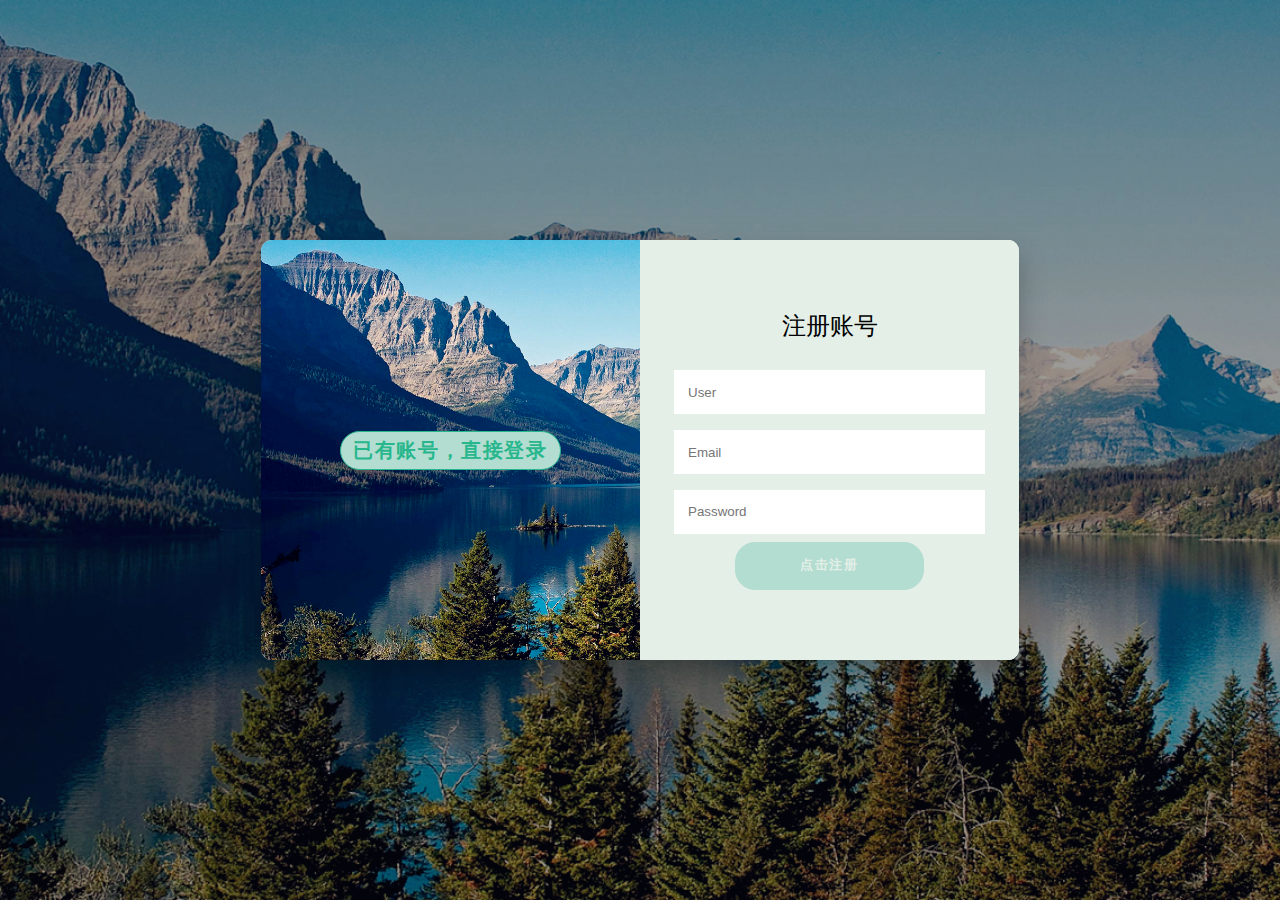
==== Hilda_Blog/web/logInPage.html @ 5db080bc "2021-11-13：第二天。进行登录模块的测试，并写下自己的测试博客。" ====
<!DOCTYPE html>
<html lang="en">
<head>
    <meta charset="UTF-8">
    <meta http-equiv="X-UA-Compatible" content="IE=edge">
    <meta name="viewport" content="width=device-width, initial-scale=1.0">
    <!-- 引入必要的 CSS 文件 -->
    <link rel="stylesheet" href="css/global.css">
    <link rel="stylesheet" href="component/bttn.min.css">
    <link rel="stylesheet" href="css/logInPage.css">
    <link rel="stylesheet" href="component/button-active-animation.css">

    <script src="js/jquery-3.6.0.min.js"></script>
    <link rel="stylesheet" href="http://netdna.bootstrapcdn.com/font-awesome/4.5.0/css/font-awesome.min.css" >

    <link rel="shortcut icon" href="#"/>

    <title>LogInPage</title>
</head>
<body>
    <!-- 背景黑框 -->
    <div class="blackCover"></div>

    <!-- 整体布局 -->
    <div class="container right-panel-active">
        <!-- 注册框 -->
        <div class="container_from container--signup">
            <form action="#" class="from" id="from1">
                <h2 class="from_title">注册账号</h2>
                <input name="userName" type="text" class="input" placeholder="User">
                <input name="email" type="email" class="input" placeholder="Email">
                <input name="password" type="password" class="input" placeholder="Password">
                <button class="btn">点击注册</button>
            </form>
        </div>

        <!-- 登录框 -->
        <div class="container_from container--signin">
            <form action="/login" class="from" id="from2" method="post">
                <h2 class="from_title">欢迎登录</h2>
                <input name="userName" type="text" class="input" placeholder="User">
                <input name="password" type="password" class="input" placeholder="Password">
                <a href="#" class="link">忘记密码？</a>
                <button class="btn">
                    <input  name="submit" type="submit" class="btn" value="登录">
                </button>
            </form>
        </div>

        <!--  -->
        <div class="container_overlay">
            <div class="overlay">
                <div class="overlay_panel overlay--left">
                    <button class="bttn-unite bttn-md bttn-success btn" id="signin">已有账号，直接登录</button>
                </div>

                <div class="overlay_panel overlay--right">  
                    <button class="bttn-unite bttn-md bttn-success btn" id="signup">没有账号，点击注册</button>
                </div>
            </div>
        </div>
    </div>
</body>
<script src="js/logInPage.js"></script>
</html>
---- Hilda_Blog/web/css/global.css ----
/* 全局属性 */
* {
    padding: 0;
    margin: 0;
}

canvas {
    position: absolute;
    z-index: -100;
}

/* 清除 a 的所有样式 starts */
a {
    text-decoration: none;
}
/*正常的未被访问过的链接*/
a:link {
    text-decoration: none;
}
/*已经访问过的链接*/
a:visited {
    text-decoration: none;
}
/*鼠标划过(停留)的链接*/
a:hover {
    text-decoration: none;
}
/* 正在点击的链接，鼠标在元素上按下还没有松开*/
a:active {
    text-decoration: none;
}
/* 获得焦点的时候 鼠标松开时显示的颜色*/
a:focus {
    text-decoration: none;
}

a,a:link,a:visited,a:hover,a:active{
    text-decoration: none;
    color:inherit;
}
/* 清除 a 的所有样式 ends */

li,ul {
    list-style-type: none;
}

/* 清除浮动 */
.clearfix:before,
.clearfix:after {
  content: "";
  display: table;
}
.clearfix:after {
  clear: both;
}
.clearfix {
  *zoom: 1;
}
.clearBoth {
    clear: both;
}
/* ends */

/* 版心 */
.container {
    width: 1200px;
    margin: 0 auto;
}
/* ends */

/* nav 导航栏 */
.nav {
    position: fixed;
    z-index: 1;
    width: 100%;
    height: 70px;
    background-color: rgba(169, 235, 228, 0.74);
    margin-bottom: 26px;
    backdrop-filter: blur(100px);
}

/* quan:图标 */
.quan {
    float: left;
    position: relative;
}
.quan_icon {
    position: absolute;
    top: 14px;
    left: 40px;
    width: 170px;
    height: 41px;
}
.By {
    position: absolute;
    top: 20px;
    left: 222px;
    width: 12px;
    height: 12px;
}
.Hilda {
    position: absolute;
    top: 38px;
    left: 222px;
    width: 39px;
    height: 13px;
}
.sign_in {
    float: right;
    position: relative;
}
.sign_button {
    top: 18px;
    left: -47px;
}
.nav_menu {
    position: relative;
    top: 14px;
    left: -64px;
    float: right;
}
.nav_menu li {
    float: left;
    margin: 0 30px;
}
/* ends */

/* nav ends */

/* white box */
.white_box {
    width: 100%;
    height: 100px;
}
/* ends */
---- Hilda_Blog/web/component/bttn.min.css ----
/*!
 *
 * bttn.css - https://ganapativs.github.io/bttn.css
 * Version - 0.2.4
 * Demo: https://bttn.surge.sh
 *
 * Licensed under the MIT license - http://opensource.org/licenses/MIT
 *
 * Copyright (c) 2016 Ganapati V S (@ganapativs)
 *
 */.bttn-default{color:#fff}.bttn,.bttn-lg,.bttn-md,.bttn-primary,.bttn-sm,.bttn-xs{color:#1d89ff}.bttn-warning{color:#feab3a}.bttn-danger{color:#ff5964}.bttn-success{color:#28b78d}.bttn-royal{color:#bd2df5}.bttn,.bttn-lg,.bttn-md,.bttn-sm,.bttn-xs{margin:0;padding:0;border-width:0;border-color:transparent;background:transparent;font-weight:400;cursor:pointer;position:relative}.bttn-lg{padding:8px 15px;font-size:24px}.bttn-lg,.bttn-md{font-family:inherit}.bttn-md{font-size:20px;padding:5px 12px}.bttn-sm{padding:4px 10px;font-size:16px}.bttn-sm,.bttn-xs{font-family:inherit}.bttn-xs{padding:3px 8px;font-size:12px}.bttn-gradient,.bttn-simple{margin:0;padding:0;border-color:transparent;background:transparent;font-weight:400;cursor:pointer;position:relative;font-size:20px;font-family:inherit;padding:5px 12px;overflow:hidden;border-width:0;border-radius:4px;background:hsla(0,0%,100%,.4);color:#fff;-webkit-transition:all .3s cubic-bezier(.02,.01,.47,1);transition:all .3s cubic-bezier(.02,.01,.47,1)}.bttn-gradient:focus,.bttn-gradient:hover,.bttn-simple:focus,.bttn-simple:hover{opacity:.75}.bttn-gradient.bttn-xs,.bttn-simple.bttn-xs{padding:3px 8px;font-size:12px;font-family:inherit}.bttn-gradient.bttn-sm,.bttn-simple.bttn-sm{padding:4px 10px;font-size:16px;font-family:inherit}.bttn-gradient.bttn-md,.bttn-simple.bttn-md{font-size:20px;font-family:inherit;padding:5px 12px}.bttn-gradient.bttn-lg,.bttn-simple.bttn-lg{padding:8px 15px;font-size:24px;font-family:inherit}.bttn-gradient.bttn-default,.bttn-simple.bttn-default{background:hsla(0,0%,100%,.4)}.bttn-gradient.bttn-primary,.bttn-simple.bttn-primary{background:#1d89ff}.bttn-gradient.bttn-warning,.bttn-simple.bttn-warning{background:#feab3a}.bttn-gradient.bttn-danger,.bttn-simple.bttn-danger{background:#ff5964}.bttn-gradient.bttn-success,.bttn-simple.bttn-success{background:#28b78d}.bttn-gradient.bttn-royal,.bttn-simple.bttn-royal{background:#bd2df5}.bttn-bordered{margin:0;padding:0;border-width:0;border-color:transparent;font-weight:400;cursor:pointer;position:relative;font-size:20px;font-family:inherit;padding:5px 12px;overflow:hidden;border:1px solid hsla(0,0%,100%,.4);border-radius:4px;background:transparent;color:#fff;-webkit-transition:all .3s cubic-bezier(.02,.01,.47,1);transition:all .3s cubic-bezier(.02,.01,.47,1)}.bttn-bordered:focus,.bttn-bordered:hover{border-color:hsla(0,0%,100%,.7)}.bttn-bordered.bttn-xs{padding:3px 8px;font-size:12px;font-family:inherit}.bttn-bordered.bttn-sm{padding:4px 10px;font-size:16px;font-family:inherit}.bttn-bordered.bttn-md{font-size:20px;font-family:inherit;padding:5px 12px}.bttn-bordered.bttn-lg{padding:8px 15px;font-size:24px;font-family:inherit}.bttn-bordered.bttn-default{border-color:hsla(0,0%,100%,.4);color:#fff}.bttn-bordered.bttn-default:focus,.bttn-bordered.bttn-default:hover{border-color:hsla(0,0%,100%,.7)}.bttn-bordered.bttn-primary{border-color:rgba(29,137,255,.4);color:#1d89ff}.bttn-bordered.bttn-primary:focus,.bttn-bordered.bttn-primary:hover{border-color:rgba(29,137,255,.7)}.bttn-bordered.bttn-warning{border-color:rgba(254,171,58,.4);color:#feab3a}.bttn-bordered.bttn-warning:focus,.bttn-bordered.bttn-warning:hover{border-color:rgba(254,171,58,.7)}.bttn-bordered.bttn-danger{border-color:rgba(255,89,100,.4);color:#ff5964}.bttn-bordered.bttn-danger:focus,.bttn-bordered.bttn-danger:hover{border-color:rgba(255,89,100,.7)}.bttn-bordered.bttn-success{border-color:rgba(40,183,141,.4);color:#28b78d}.bttn-bordered.bttn-success:focus,.bttn-bordered.bttn-success:hover{border-color:rgba(40,183,141,.7)}.bttn-bordered.bttn-royal{border-color:rgba(189,45,245,.4);color:#bd2df5}.bttn-bordered.bttn-royal:focus,.bttn-bordered.bttn-royal:hover{border-color:rgba(189,45,245,.7)}.bttn-gradient{border-radius:100px;box-shadow:0 1px 2px rgba(0,0,0,.25);text-shadow:0 1px 0 hsla(0,0%,100%,.25)}.bttn-gradient,.bttn-gradient.bttn-default{background-image:-webkit-gradient(linear,left top,left bottom,color-stop(0,#fff),color-stop(1,#d6e3ff));background-image:-webkit-linear-gradient(top,#fff,#d6e3ff);background-image:linear-gradient(180deg,#fff 0,#d6e3ff);background-image:-webkit-linear-gradient(93deg,#d6e3ff,#fff);color:#1d89ff}.bttn-gradient.bttn-primary{background-image:-webkit-gradient(linear,left top,left bottom,color-stop(0,#00bbd4),color-stop(1,#3f51b5));background-image:-webkit-linear-gradient(top,#00bbd4,#3f51b5);background-image:linear-gradient(180deg,#00bbd4 0,#3f51b5);background-image:-webkit-linear-gradient(93deg,#3f51b5,#00bbd4);color:#fff}.bttn-gradient.bttn-warning{background-image:-webkit-gradient(linear,left top,left bottom,color-stop(0,#feab3a),color-stop(1,#f35626));background-image:-webkit-linear-gradient(top,#feab3a,#f35626);background-image:linear-gradient(180deg,#feab3a 0,#f35626);background-image:-webkit-linear-gradient(93deg,#f35626,#feab3a);color:#fff}.bttn-gradient.bttn-danger{background-image:-webkit-gradient(linear,left top,left bottom,color-stop(0,#ff97c2),color-stop(1,#e91e63));background-image:-webkit-linear-gradient(top,#ff97c2,#e91e63);background-image:linear-gradient(180deg,#ff97c2 0,#e91e63);background-image:-webkit-linear-gradient(93deg,#e91e63,#ff97c2);color:#fff}.bttn-gradient.bttn-success{background-image:-webkit-gradient(linear,left top,left bottom,color-stop(0,#9ccc65),color-stop(1,#009688));background-image:-webkit-linear-gradient(top,#9ccc65,#009688);background-image:linear-gradient(180deg,#9ccc65 0,#009688);background-image:-webkit-linear-gradient(93deg,#009688,#9ccc65);color:#fff}.bttn-gradient.bttn-royal{background-image:-webkit-gradient(linear,left top,left bottom,color-stop(0,#9c27b0),color-stop(1,#512da8));background-image:-webkit-linear-gradient(top,#9c27b0,#512da8);background-image:linear-gradient(180deg,#9c27b0 0,#512da8);background-image:-webkit-linear-gradient(93deg,#512da8,#9c27b0);color:#fff}.bttn-minimal{margin:0;padding:0;border-color:transparent;font-weight:400;cursor:pointer;position:relative;font-size:20px;font-family:inherit;padding:5px 12px;overflow:hidden;border-width:0;border-radius:4px;background:transparent;color:#fff;-webkit-transition:all .5s cubic-bezier(.02,.01,.47,1);transition:all .5s cubic-bezier(.02,.01,.47,1)}.bttn-minimal:after,.bttn-minimal:before{position:absolute;bottom:0;left:10px;width:calc(100% - 20px);height:1px;background:currentColor;content:'';opacity:.65;-webkit-transition:opacity .5s cubic-bezier(.02,.01,.47,1),-webkit-transform .5s cubic-bezier(.02,.01,.47,1);transition:opacity .5s cubic-bezier(.02,.01,.47,1),-webkit-transform .5s cubic-bezier(.02,.01,.47,1);transition:transform .5s cubic-bezier(.02,.01,.47,1),opacity .5s cubic-bezier(.02,.01,.47,1);transition:transform .5s cubic-bezier(.02,.01,.47,1),opacity .5s cubic-bezier(.02,.01,.47,1),-webkit-transform .5s cubic-bezier(.02,.01,.47,1)}.bttn-minimal:focus,.bttn-minimal:hover{opacity:.9}.bttn-minimal:focus:after,.bttn-minimal:hover:after{opacity:1;-webkit-transform:translateX(-10px) rotate(.001deg);transform:translateX(-10px) rotate(.001deg)}.bttn-minimal:focus:before,.bttn-minimal:hover:before{opacity:1;-webkit-transform:translateX(10px) rotate(.001deg);transform:translateX(10px) rotate(.001deg)}.bttn-minimal.bttn-xs{padding:3px 8px;font-size:12px;font-family:inherit}.bttn-minimal.bttn-sm{padding:4px 10px;font-size:16px;font-family:inherit}.bttn-minimal.bttn-md{font-size:25px;font-family:inherit;padding:5px 12px}.bttn-minimal.bttn-lg{padding:8px 15px;font-size:24px;font-family:inherit}.bttn-minimal.bttn-default{color:#fff}.bttn-minimal.bttn-primary{color:#1d89ff}.bttn-minimal.bttn-warning{color:#feab3a}.bttn-minimal.bttn-danger{color:#ff5964}.bttn-minimal.bttn-success{color:#13989D}.bttn-minimal.bttn-royal{color:#bd2df5}.bttn-stretch{margin:0;padding:0;border-color:transparent;font-weight:400;cursor:pointer;position:relative;font-size:20px;font-family:inherit;padding:5px 12px;overflow:hidden;border-width:0;border-radius:0;background:transparent;color:#fff;letter-spacing:0}.bttn-stretch,.bttn-stretch:after,.bttn-stretch:before{-webkit-transition:all .2s cubic-bezier(.02,.01,.47,1);transition:all .2s cubic-bezier(.02,.01,.47,1)}.bttn-stretch:after,.bttn-stretch:before{position:absolute;left:0;width:100%;height:1px;background:currentColor;content:'';opacity:.65;-webkit-transform:scaleX(0);transform:scaleX(0)}.bttn-stretch:after{top:0}.bttn-stretch:before{bottom:0}.bttn-stretch:focus,.bttn-stretch:hover{letter-spacing:2px;opacity:.9;-webkit-transition:all .3s cubic-bezier(.02,.01,.47,1);transition:all .3s cubic-bezier(.02,.01,.47,1)}.bttn-stretch:focus:after,.bttn-stretch:focus:before,.bttn-stretch:hover:after,.bttn-stretch:hover:before{opacity:1;-webkit-transition:all .3s cubic-bezier(.02,.01,.47,1);transition:all .3s cubic-bezier(.02,.01,.47,1);-webkit-transform:scaleX(1);transform:scaleX(1)}.bttn-stretch.bttn-xs{padding:3px 8px;font-size:12px;font-family:inherit}.bttn-stretch.bttn-sm{padding:4px 10px;font-size:16px;font-family:inherit}.bttn-stretch.bttn-md{font-size:25px;font-family:inherit;padding:5px 12px}.bttn-stretch.bttn-lg{padding:8px 15px;font-size:24px;font-family:inherit}.bttn-stretch.bttn-default{color:#fff}.bttn-stretch.bttn-primary{color:#1d89ff}.bttn-stretch.bttn-warning{color:#feab3a}.bttn-stretch.bttn-danger{color:#ff5964}.bttn-stretch.bttn-success{color:#13989D}.bttn-stretch.bttn-royal{color:#bd2df5}.bttn-jelly{margin:0;padding:0;border-width:0;border-color:transparent;background:transparent;font-weight:400;cursor:pointer;position:relative;font-size:20px;font-family:inherit;padding:5px 12px;overflow:hidden;background:#fff;color:#1d89ff}.bttn-jelly,.bttn-jelly:before{border-radius:50px;-webkit-transition:all .2s cubic-bezier(.02,.01,.47,1);transition:all .2s cubic-bezier(.02,.01,.47,1)}.bttn-jelly:before{position:absolute;top:0;left:0;width:100%;height:100%;background:currentColor;content:'';z-index:-1;opacity:0;-webkit-transform:scale(.2);transform:scale(.2)}.bttn-jelly:focus,.bttn-jelly:hover{box-shadow:0 1px 8px rgba(58,51,53,.4);-webkit-transform:scale(1.1);transform:scale(1.1)}.bttn-jelly:focus,.bttn-jelly:focus:before,.bttn-jelly:hover,.bttn-jelly:hover:before{-webkit-transition:all .3s cubic-bezier(.02,.01,.47,1);transition:all .3s cubic-bezier(.02,.01,.47,1)}.bttn-jelly:focus:before,.bttn-jelly:hover:before{opacity:.15;-webkit-transform:scale(1);transform:scale(1)}.bttn-jelly.bttn-xs{padding:3px 8px;font-size:12px;font-family:inherit}.bttn-jelly.bttn-xs:focus,.bttn-jelly.bttn-xs:hover{box-shadow:0 1px 4px rgba(58,51,53,.4)}.bttn-jelly.bttn-sm{padding:4px 10px;font-size:16px;font-family:inherit}.bttn-jelly.bttn-sm:focus,.bttn-jelly.bttn-sm:hover{box-shadow:0 1px 6px rgba(58,51,53,.4)}.bttn-jelly.bttn-md{font-size:20px;font-family:inherit;padding:5px 12px}.bttn-jelly.bttn-md:focus,.bttn-jelly.bttn-md:hover{box-shadow:0 1px 8px rgba(58,51,53,.4)}.bttn-jelly.bttn-lg{padding:8px 15px;font-size:24px;font-family:inherit}.bttn-jelly.bttn-lg:focus,.bttn-jelly.bttn-lg:hover{box-shadow:0 1px 10px rgba(58,51,53,.4)}.bttn-jelly.bttn-default{background:#fff;color:#1d89ff}.bttn-jelly.bttn-primary{background:#1d89ff;color:#fff}.bttn-jelly.bttn-warning{background:#feab3a;color:#fff}.bttn-jelly.bttn-danger{background:#ff5964;color:#fff}.bttn-jelly.bttn-success{background:#28b78d;color:#fff}.bttn-jelly.bttn-royal{background:#bd2df5;color:#fff}.bttn-fill{margin:0;padding:0;border-width:0;border-color:transparent;background:transparent;font-weight:400;cursor:pointer;position:relative;font-size:20px;font-family:inherit;padding:5px 12px;z-index:0;border:none;background:#fff;color:#1d89ff;-webkit-transition:all .3s cubic-bezier(.02,.01,.47,1);transition:all .3s cubic-bezier(.02,.01,.47,1)}.bttn-fill:before{position:absolute;bottom:0;left:0;width:100%;height:100%;background:#1d89ff;content:'';opacity:0;-webkit-transition:opacity .15s ease-out,-webkit-transform .15s ease-out;transition:opacity .15s ease-out,-webkit-transform .15s ease-out;transition:transform .15s ease-out,opacity .15s ease-out;transition:transform .15s ease-out,opacity .15s ease-out,-webkit-transform .15s ease-out;z-index:-1;-webkit-transform:scaleX(0);transform:scaleX(0)}.bttn-fill:focus,.bttn-fill:hover{box-shadow:0 1px 8px rgba(58,51,53,.3);color:#fff;-webkit-transition:all .5s cubic-bezier(.02,.01,.47,1);transition:all .5s cubic-bezier(.02,.01,.47,1)}.bttn-fill:focus:before,.bttn-fill:hover:before{opacity:1;-webkit-transition:opacity .2s ease-in,-webkit-transform .2s ease-in;transition:opacity .2s ease-in,-webkit-transform .2s ease-in;transition:transform .2s ease-in,opacity .2s ease-in;transition:transform .2s ease-in,opacity .2s ease-in,-webkit-transform .2s ease-in;-webkit-transform:scaleX(1);transform:scaleX(1)}.bttn-fill.bttn-xs{padding:3px 8px;font-size:12px;font-family:inherit}.bttn-fill.bttn-xs:focus,.bttn-fill.bttn-xs:hover{box-shadow:0 1px 4px rgba(58,51,53,.3)}.bttn-fill.bttn-sm{padding:4px 10px;font-size:16px;font-family:inherit}.bttn-fill.bttn-sm:focus,.bttn-fill.bttn-sm:hover{box-shadow:0 1px 6px rgba(58,51,53,.3)}.bttn-fill.bttn-md{font-size:20px;font-family:inherit;padding:5px 12px}.bttn-fill.bttn-md:focus,.bttn-fill.bttn-md:hover{box-shadow:0 1px 8px rgba(58,51,53,.3)}.bttn-fill.bttn-lg{padding:8px 15px;font-size:24px;font-family:inherit}.bttn-fill.bttn-lg:focus,.bttn-fill.bttn-lg:hover{box-shadow:0 1px 10px rgba(58,51,53,.3)}.bttn-fill.bttn-default{background:#fff;color:#1d89ff}.bttn-fill.bttn-default:focus,.bttn-fill.bttn-default:hover{color:#fff}.bttn-fill.bttn-default:before{background:#1d89ff}.bttn-fill.bttn-primary{background:#1d89ff;color:#fff}.bttn-fill.bttn-primary:focus,.bttn-fill.bttn-primary:hover{color:#1d89ff}.bttn-fill.bttn-primary:before{background:#fff}.bttn-fill.bttn-warning{background:#feab3a;color:#fff}.bttn-fill.bttn-warning:focus,.bttn-fill.bttn-warning:hover{color:#feab3a}.bttn-fill.bttn-warning:before{background:#fff}.bttn-fill.bttn-danger{background:#ff5964;color:#fff}.bttn-fill.bttn-danger:focus,.bttn-fill.bttn-danger:hover{color:#ff5964}.bttn-fill.bttn-danger:before{background:#fff}.bttn-fill.bttn-success{background:#28b78d;color:#fff}.bttn-fill.bttn-success:focus,.bttn-fill.bttn-success:hover{color:#28b78d}.bttn-fill.bttn-success:before{background:#fff}.bttn-fill.bttn-royal{background:#bd2df5;color:#fff}.bttn-fill.bttn-royal:focus,.bttn-fill.bttn-royal:hover{color:#bd2df5}.bttn-fill.bttn-royal:before{background:#fff}.bttn-material-circle{margin:0;padding:0;border-color:transparent;background:transparent;font-weight:400;cursor:pointer;position:relative;font-size:20px;font-family:inherit;padding:5px 12px;overflow:hidden;border-width:0;border-radius:50%;background:#fff;box-shadow:0 2px 5px 0 rgba(0,0,0,.18),0 1px 5px 0 rgba(0,0,0,.15);color:#1d89ff;-webkit-transition:all .25s cubic-bezier(.02,.01,.47,1);transition:all .25s cubic-bezier(.02,.01,.47,1);-webkit-transform:translateZ(0);transform:translateZ(0)}.bttn-material-circle:focus,.bttn-material-circle:hover{box-shadow:0 5px 11px 0 rgba(0,0,0,.18),0 4px 15px 0 rgba(0,0,0,.15);-webkit-transition:box-shadow .4s ease-out;transition:box-shadow .4s ease-out}.bttn-material-circle.bttn-xs{padding:3px 8px;font-size:12px;font-family:inherit;width:28px;height:28px;line-height:24px}.bttn-material-circle.bttn-sm{padding:4px 10px;font-size:16px;font-family:inherit;width:36px;height:36px;line-height:30px}.bttn-material-circle.bttn-md{font-size:20px;font-family:inherit;padding:5px 12px;width:44px;height:44px;line-height:38px}.bttn-material-circle.bttn-lg{padding:8px 15px;font-size:24px;font-family:inherit;width:54px;height:54px;line-height:44px}.bttn-material-circle.bttn-default{background:#fff;color:#1d89ff}.bttn-material-circle.bttn-primary{background:#1d89ff;color:#fff}.bttn-material-circle.bttn-warning{background:#feab3a;color:#fff}.bttn-material-circle.bttn-danger{background:#ff5964;color:#fff}.bttn-material-circle.bttn-success{background:#28b78d;color:#fff}.bttn-material-circle.bttn-royal{background:#bd2df5;color:#fff}.bttn-material-flat{margin:0;padding:0;border-color:transparent;background:transparent;font-weight:400;cursor:pointer;position:relative;font-size:20px;font-family:inherit;padding:5px 12px;overflow:hidden;border-width:0;border-radius:2px;background:#fff;box-shadow:0 2px 5px 0 rgba(0,0,0,.18),0 1px 5px 0 rgba(0,0,0,.15);color:#1d89ff;text-transform:uppercase;-webkit-transition:all .25s cubic-bezier(.02,.01,.47,1);transition:all .25s cubic-bezier(.02,.01,.47,1);-webkit-transform:translateZ(0);transform:translateZ(0)}.bttn-material-flat:focus,.bttn-material-flat:hover{box-shadow:0 5px 11px 0 rgba(0,0,0,.18),0 4px 15px 0 rgba(0,0,0,.15);-webkit-transition:box-shadow .4s ease-out;transition:box-shadow .4s ease-out}.bttn-material-flat.bttn-xs{padding:3px 8px;font-size:12px;font-family:inherit}.bttn-material-flat.bttn-sm{padding:4px 10px;font-size:16px;font-family:inherit}.bttn-material-flat.bttn-md{font-size:20px;font-family:inherit;padding:5px 12px}.bttn-material-flat.bttn-lg{padding:8px 15px;font-size:24px;font-family:inherit}.bttn-material-flat.bttn-default{background:#fff;color:#1d89ff}.bttn-material-flat.bttn-primary{background:#1d89ff;color:#fff}.bttn-material-flat.bttn-warning{background:#feab3a;color:#fff}.bttn-material-flat.bttn-danger{background:#ff5964;color:#fff}.bttn-material-flat.bttn-success{background:#28b78d;color:#fff}.bttn-material-flat.bttn-royal{background:#bd2df5;color:#fff}.bttn-pill{margin:0;padding:0;border-width:0;border-color:transparent;background:transparent;font-weight:400;cursor:pointer;position:relative;font-size:20px;font-family:inherit;padding:5px 12px;z-index:0;overflow:hidden;border:none;border-radius:100px;background:#fff;color:#1d89ff;-webkit-transition:all .3s cubic-bezier(.02,.01,.47,1);transition:all .3s cubic-bezier(.02,.01,.47,1)}.bttn-pill:after,.bttn-pill:before{position:absolute;right:0;bottom:0;width:100px;height:100px;border-radius:50%;background:#1d89ff;content:'';opacity:0;-webkit-transition:opacity .15s cubic-bezier(.02,.01,.47,1),-webkit-transform .15s cubic-bezier(.02,.01,.47,1);transition:opacity .15s cubic-bezier(.02,.01,.47,1),-webkit-transform .15s cubic-bezier(.02,.01,.47,1);transition:transform .15s cubic-bezier(.02,.01,.47,1),opacity .15s cubic-bezier(.02,.01,.47,1);transition:transform .15s cubic-bezier(.02,.01,.47,1),opacity .15s cubic-bezier(.02,.01,.47,1),-webkit-transform .15s cubic-bezier(.02,.01,.47,1);z-index:-1;-webkit-transform:translate(100%,-25%) translateZ(0);transform:translate(100%,-25%) translateZ(0)}.bttn-pill:focus,.bttn-pill:hover{box-shadow:0 1px 8px rgba(58,51,53,.3);color:#fff;-webkit-transition:all .5s cubic-bezier(.02,.01,.47,1);transition:all .5s cubic-bezier(.02,.01,.47,1);-webkit-transform:scale(1.1) translateZ(0);transform:scale(1.1) translateZ(0)}.bttn-pill:focus:before,.bttn-pill:hover:before{opacity:.15;-webkit-transition:opacity .2s cubic-bezier(.02,.01,.47,1),-webkit-transform .2s cubic-bezier(.02,.01,.47,1);transition:opacity .2s cubic-bezier(.02,.01,.47,1),-webkit-transform .2s cubic-bezier(.02,.01,.47,1);transition:transform .2s cubic-bezier(.02,.01,.47,1),opacity .2s cubic-bezier(.02,.01,.47,1);transition:transform .2s cubic-bezier(.02,.01,.47,1),opacity .2s cubic-bezier(.02,.01,.47,1),-webkit-transform .2s cubic-bezier(.02,.01,.47,1);-webkit-transform:translate3d(50%,0,0) scale(.9);transform:translate3d(50%,0,0) scale(.9)}.bttn-pill:focus:after,.bttn-pill:hover:after{opacity:.25;-webkit-transition:opacity .2s cubic-bezier(.02,.01,.47,1) .05s,-webkit-transform .2s cubic-bezier(.02,.01,.47,1) .05s;transition:opacity .2s cubic-bezier(.02,.01,.47,1) .05s,-webkit-transform .2s cubic-bezier(.02,.01,.47,1) .05s;transition:transform .2s cubic-bezier(.02,.01,.47,1) .05s,opacity .2s cubic-bezier(.02,.01,.47,1) .05s;transition:transform .2s cubic-bezier(.02,.01,.47,1) .05s,opacity .2s cubic-bezier(.02,.01,.47,1) .05s,-webkit-transform .2s cubic-bezier(.02,.01,.47,1) .05s;-webkit-transform:translate(50%) scale(1.1);transform:translate(50%) scale(1.1)}.bttn-pill.bttn-xs{padding:3px 8px;font-size:12px;font-family:inherit}.bttn-pill.bttn-xs:focus,.bttn-pill.bttn-xs:hover{box-shadow:0 1px 4px rgba(58,51,53,.3)}.bttn-pill.bttn-sm{padding:4px 10px;font-size:16px;font-family:inherit}.bttn-pill.bttn-sm:focus,.bttn-pill.bttn-sm:hover{box-shadow:0 1px 6px rgba(58,51,53,.3)}.bttn-pill.bttn-md{font-size:20px;font-family:inherit;padding:5px 12px}.bttn-pill.bttn-md:focus,.bttn-pill.bttn-md:hover{box-shadow:0 1px 8px rgba(58,51,53,.3)}.bttn-pill.bttn-lg{padding:8px 15px;font-size:24px;font-family:inherit}.bttn-pill.bttn-lg:focus,.bttn-pill.bttn-lg:hover{box-shadow:0 1px 10px rgba(58,51,53,.3)}.bttn-pill.bttn-default{background:#fff;color:#1d89ff}.bttn-pill.bttn-default:focus,.bttn-pill.bttn-default:hover{color:#1d89ff}.bttn-pill.bttn-default:after,.bttn-pill.bttn-default:before{background:#1d89ff}.bttn-pill.bttn-primary{background:#1d89ff;color:#fff}.bttn-pill.bttn-primary:focus,.bttn-pill.bttn-primary:hover{color:#fff}.bttn-pill.bttn-primary:after,.bttn-pill.bttn-primary:before{background:#fff}.bttn-pill.bttn-warning{background:#feab3a;color:#fff}.bttn-pill.bttn-warning:focus,.bttn-pill.bttn-warning:hover{color:#fff}.bttn-pill.bttn-warning:after,.bttn-pill.bttn-warning:before{background:#fff}.bttn-pill.bttn-danger{background:#ff5964;color:#fff}.bttn-pill.bttn-danger:focus,.bttn-pill.bttn-danger:hover{color:#fff}.bttn-pill.bttn-danger:after,.bttn-pill.bttn-danger:before{background:#fff}.bttn-pill.bttn-success{background:#14999E;color:#fff}.bttn-pill.bttn-success:focus,.bttn-pill.bttn-success:hover{color:#fff}.bttn-pill.bttn-success:after,.bttn-pill.bttn-success:before{background:#fff}.bttn-pill.bttn-royal{background:#bd2df5;color:#fff}.bttn-pill.bttn-royal:focus,.bttn-pill.bttn-royal:hover{color:#fff}.bttn-pill.bttn-royal:after,.bttn-pill.bttn-royal:before{background:#fff}.bttn-float{margin:0;padding:0;border-width:0;border-color:transparent;background:transparent;font-weight:400;cursor:pointer;position:relative;font-size:20px;font-family:inherit;padding:5px 12px;overflow:hidden;border:1px dotted #fff;border-radius:4px;background:hsla(0,0%,100%,.4);color:#fff;-webkit-transition:opacity .3s cubic-bezier(.02,.01,.47,1),box-shadow .2s cubic-bezier(.02,.01,.47,1),-webkit-transform .3s cubic-bezier(.02,.01,.47,1);transition:opacity .3s cubic-bezier(.02,.01,.47,1),box-shadow .2s cubic-bezier(.02,.01,.47,1),-webkit-transform .3s cubic-bezier(.02,.01,.47,1);transition:transform .3s cubic-bezier(.02,.01,.47,1),opacity .3s cubic-bezier(.02,.01,.47,1),box-shadow .2s cubic-bezier(.02,.01,.47,1);transition:transform .3s cubic-bezier(.02,.01,.47,1),opacity .3s cubic-bezier(.02,.01,.47,1),box-shadow .2s cubic-bezier(.02,.01,.47,1),-webkit-transform .3s cubic-bezier(.02,.01,.47,1)}.bttn-float:focus,.bttn-float:hover{box-shadow:0 30px 30px rgba(0,0,0,.16);opacity:.85;-webkit-transition:opacity .2s cubic-bezier(.02,.01,.47,1),box-shadow .4s cubic-bezier(.02,.01,.47,1),-webkit-transform .2s cubic-bezier(.02,.01,.47,1);transition:opacity .2s cubic-bezier(.02,.01,.47,1),box-shadow .4s cubic-bezier(.02,.01,.47,1),-webkit-transform .2s cubic-bezier(.02,.01,.47,1);transition:transform .2s cubic-bezier(.02,.01,.47,1),opacity .2s cubic-bezier(.02,.01,.47,1),box-shadow .4s cubic-bezier(.02,.01,.47,1);transition:transform .2s cubic-bezier(.02,.01,.47,1),opacity .2s cubic-bezier(.02,.01,.47,1),box-shadow .4s cubic-bezier(.02,.01,.47,1),-webkit-transform .2s cubic-bezier(.02,.01,.47,1)}.bttn-float.bttn-xs{padding:3px 8px;font-size:12px;font-family:inherit}.bttn-float.bttn-xs:focus,.bttn-float.bttn-xs:hover{-webkit-transform:translateY(-6px);transform:translateY(-6px)}.bttn-float.bttn-sm{padding:4px 10px;font-size:16px;font-family:inherit}.bttn-float.bttn-sm:focus,.bttn-float.bttn-sm:hover{-webkit-transform:translateY(-8px);transform:translateY(-8px)}.bttn-float.bttn-md{font-size:20px;font-family:inherit;padding:5px 12px}.bttn-float.bttn-md:focus,.bttn-float.bttn-md:hover{-webkit-transform:translateY(-10px);transform:translateY(-10px)}.bttn-float.bttn-lg{padding:8px 15px;font-size:24px;font-family:inherit}.bttn-float.bttn-lg:focus,.bttn-float.bttn-lg:hover{-webkit-transform:translateY(-12px);transform:translateY(-12px)}.bttn-float.bttn-default{border-color:#fff;background:hsla(0,0%,100%,.4);color:#fff}.bttn-float.bttn-primary{border-color:#1d89ff;background:rgba(29,137,255,.4);color:#1d89ff}.bttn-float.bttn-warning{border-color:#feab3a;background:rgba(254,171,58,.4);color:#feab3a}.bttn-float.bttn-danger{border-color:#ff5964;background:rgba(255,89,100,.4);color:#ff5964}.bttn-float.bttn-success{border-color:#28b78d;background:rgba(40,183,141,.4);color:#28b78d}.bttn-float.bttn-royal{border-color:#bd2df5;background:rgba(189,45,245,.4);color:#bd2df5}.bttn-unite{margin:0;padding:0;border-width:0;border-color:transparent;background:transparent;font-weight:400;cursor:pointer;position:relative;font-size:20px;font-family:inherit;padding:5px 12px;z-index:0;overflow:hidden;border:1px solid #1d89ff;border-radius:100px;background:#fff;color:#1d89ff;-webkit-transition:color .3s cubic-bezier(.02,.01,.47,1),border-color .3s cubic-bezier(.02,.01,.47,1);transition:color .3s cubic-bezier(.02,.01,.47,1),border-color .3s cubic-bezier(.02,.01,.47,1)}.bttn-unite:before{background:#d6e3ff;-webkit-transform:translate3d(-110%,-10%,0) skewX(-20deg);transform:translate3d(-110%,-10%,0) skewX(-20deg)}.bttn-unite:after,.bttn-unite:before{position:absolute;top:0;left:0;width:100%;height:120%;content:'';opacity:0;z-index:-1;-webkit-transition:opacity .15s cubic-bezier(.02,.01,.47,1),-webkit-transform .15s cubic-bezier(.02,.01,.47,1);transition:opacity .15s cubic-bezier(.02,.01,.47,1),-webkit-transform .15s cubic-bezier(.02,.01,.47,1);transition:transform .15s cubic-bezier(.02,.01,.47,1),opacity .15s cubic-bezier(.02,.01,.47,1);transition:transform .15s cubic-bezier(.02,.01,.47,1),opacity .15s cubic-bezier(.02,.01,.47,1),-webkit-transform .15s cubic-bezier(.02,.01,.47,1)}.bttn-unite:after{background:rgba(214,227,255,.7);-webkit-transform:translate3d(110%,-10%,0) skewX(-20deg);transform:translate3d(110%,-10%,0) skewX(-20deg)}.bttn-unite:focus,.bttn-unite:hover{box-shadow:0 1px 8px rgba(58,51,53,.3);color:#1d89ff;-webkit-transition:all .5s cubic-bezier(.02,.01,.47,1);transition:all .5s cubic-bezier(.02,.01,.47,1)}.bttn-unite:focus:before,.bttn-unite:hover:before{-webkit-transform:translate3d(-50%,-10%,0) skewX(-20deg);transform:translate3d(-50%,-10%,0) skewX(-20deg)}.bttn-unite:focus:after,.bttn-unite:focus:before,.bttn-unite:hover:after,.bttn-unite:hover:before{opacity:1;-webkit-transition:opacity .25s cubic-bezier(.02,.01,.47,1),-webkit-transform .25s cubic-bezier(.02,.01,.47,1);transition:opacity .25s cubic-bezier(.02,.01,.47,1),-webkit-transform .25s cubic-bezier(.02,.01,.47,1);transition:transform .25s cubic-bezier(.02,.01,.47,1),opacity .25s cubic-bezier(.02,.01,.47,1);transition:transform .25s cubic-bezier(.02,.01,.47,1),opacity .25s cubic-bezier(.02,.01,.47,1),-webkit-transform .25s cubic-bezier(.02,.01,.47,1)}.bttn-unite:focus:after,.bttn-unite:hover:after{-webkit-transform:translate3d(50%,-10%,0) skewX(-20deg);transform:translate3d(50%,-10%,0) skewX(-20deg)}.bttn-unite.bttn-xs{padding:3px 8px;font-size:12px;font-family:inherit}.bttn-unite.bttn-xs:focus,.bttn-unite.bttn-xs:hover{box-shadow:0 1px 4px rgba(58,51,53,.3)}.bttn-unite.bttn-sm{padding:4px 10px;font-size:16px;font-family:inherit}.bttn-unite.bttn-sm:focus,.bttn-unite.bttn-sm:hover{box-shadow:0 1px 6px rgba(58,51,53,.3)}.bttn-unite.bttn-md{font-size:20px;font-family:inherit;padding:5px 12px}.bttn-unite.bttn-md:focus,.bttn-unite.bttn-md:hover{box-shadow:0 1px 8px rgba(58,51,53,.3)}.bttn-unite.bttn-lg{padding:8px 15px;font-size:24px;font-family:inherit}.bttn-unite.bttn-lg:focus,.bttn-unite.bttn-lg:hover{box-shadow:0 1px 10px rgba(58,51,53,.3)}.bttn-unite.bttn-default{border-color:#1d89ff;color:#1d89ff}.bttn-unite.bttn-default:focus,.bttn-unite.bttn-default:hover{background:#d6e3ff;color:#1d89ff}.bttn-unite.bttn-default:before{background:#a7c3ff}.bttn-unite.bttn-default:after{background:#d6e3ff}.bttn-unite.bttn-primary{border-color:#1d89ff;color:#1d89ff}.bttn-unite.bttn-primary:focus,.bttn-unite.bttn-primary:hover{background:#1d89ff;color:#fff}.bttn-unite.bttn-primary:before{background:#006de3}.bttn-unite.bttn-primary:after{background:#1d89ff}.bttn-unite.bttn-warning{border-color:#feab3a;color:#feab3a}.bttn-unite.bttn-warning:focus,.bttn-unite.bttn-warning:hover{background:#feab3a;color:#fff}.bttn-unite.bttn-warning:before{background:#f89001}.bttn-unite.bttn-warning:after{background:#feab3a}.bttn-unite.bttn-danger{border-color:#ff5964;color:#ff5964}.bttn-unite.bttn-danger:focus,.bttn-unite.bttn-danger:hover{background:#ff5964;color:#fff}.bttn-unite.bttn-danger:before{background:#ff1424}.bttn-unite.bttn-danger:after{background:#ff5964}.bttn-unite.bttn-success{border-color:#28b78d;color:#28b78d}.bttn-unite.bttn-success:focus,.bttn-unite.bttn-success:hover{background:#28b78d;color:#fff}.bttn-unite.bttn-success:before{background:#209271}.bttn-unite.bttn-success:after{background:#28b78d}.bttn-unite.bttn-royal{border-color:#bd2df5;color:#bd2df5}.bttn-unite.bttn-royal:focus,.bttn-unite.bttn-royal:hover{background:#bd2df5;color:#fff}.bttn-unite.bttn-royal:before{background:#a20bdd}.bttn-unite.bttn-royal:after{background:#bd2df5}.bttn-slant{margin:0;padding:0;border-width:0;border-color:transparent;font-weight:400;cursor:pointer;position:relative;font-size:20px;font-family:inherit;padding:5px 12px;z-index:0;border:none;border-radius:0;background:transparent;color:#1d89ff;-webkit-transition:color .3s cubic-bezier(.02,.01,.47,1),-webkit-transform .3s cubic-bezier(.02,.01,.47,1);transition:color .3s cubic-bezier(.02,.01,.47,1),-webkit-transform .3s cubic-bezier(.02,.01,.47,1);transition:color .3s cubic-bezier(.02,.01,.47,1),transform .3s cubic-bezier(.02,.01,.47,1);transition:color .3s cubic-bezier(.02,.01,.47,1),transform .3s cubic-bezier(.02,.01,.47,1),-webkit-transform .3s cubic-bezier(.02,.01,.47,1)}.bttn-slant:before{width:100%;background:#fafafa;-webkit-transition:box-shadow .2s cubic-bezier(.02,.01,.47,1);transition:box-shadow .2s cubic-bezier(.02,.01,.47,1)}.bttn-slant:after,.bttn-slant:before{position:absolute;top:0;left:0;z-index:-1;height:100%;content:'';-webkit-transform:skewX(20deg);transform:skewX(20deg)}.bttn-slant:after{width:0;background:hsla(0,0%,98%,.3);opacity:0;-webkit-transition:opacity .2s cubic-bezier(.02,.01,.47,1),width .15s cubic-bezier(.02,.01,.47,1);transition:opacity .2s cubic-bezier(.02,.01,.47,1),width .15s cubic-bezier(.02,.01,.47,1)}.bttn-slant:focus,.bttn-slant:hover{-webkit-transform:translateX(5px);transform:translateX(5px)}.bttn-slant:focus:after,.bttn-slant:hover:after{width:5px;opacity:1}.bttn-slant:focus:before,.bttn-slant:hover:before{box-shadow:inset 0 -1px 0 #a7c3ff,inset 0 1px 0 #a7c3ff,inset -1px 0 0 #a7c3ff}.bttn-slant.bttn-xs{padding:3px 8px;font-size:12px;font-family:inherit}.bttn-slant.bttn-sm{padding:4px 10px;font-size:16px;font-family:inherit}.bttn-slant.bttn-md{font-size:20px;font-family:inherit;padding:5px 12px}.bttn-slant.bttn-lg{padding:8px 15px;font-size:24px;font-family:inherit}.bttn-slant.bttn-default{color:#1d89ff}.bttn-slant.bttn-default:focus:before,.bttn-slant.bttn-default:hover:before{box-shadow:inset 0 -1px 0 #a7c3ff,inset 0 1px 0 #a7c3ff,inset -1px 0 0 #a7c3ff}.bttn-slant.bttn-default:before{background:#fff}.bttn-slant.bttn-default:after{background:#a7c3ff}.bttn-slant.bttn-primary{color:#fff}.bttn-slant.bttn-primary:focus:before,.bttn-slant.bttn-primary:hover:before{box-shadow:inset 0 -1px 0 #006de3,inset 0 1px 0 #006de3,inset -1px 0 0 #006de3}.bttn-slant.bttn-primary:before{background:#1d89ff}.bttn-slant.bttn-primary:after{background:#006de3}.bttn-slant.bttn-warning{color:#fff}.bttn-slant.bttn-warning:focus:before,.bttn-slant.bttn-warning:hover:before{box-shadow:inset 0 -1px 0 #f89001,inset 0 1px 0 #f89001,inset -1px 0 0 #f89001}.bttn-slant.bttn-warning:before{background:#feab3a}.bttn-slant.bttn-warning:after{background:#f89001}.bttn-slant.bttn-danger{color:#fff}.bttn-slant.bttn-danger:focus:before,.bttn-slant.bttn-danger:hover:before{box-shadow:inset 0 -1px 0 #ff1424,inset 0 1px 0 #ff1424,inset -1px 0 0 #ff1424}.bttn-slant.bttn-danger:before{background:#ff5964}.bttn-slant.bttn-danger:after{background:#ff1424}.bttn-slant.bttn-success{color:#fff}.bttn-slant.bttn-success:focus:before,.bttn-slant.bttn-success:hover:before{box-shadow:inset 0 -1px 0 #209271,inset 0 1px 0 #209271,inset -1px 0 0 #209271}.bttn-slant.bttn-success:before{background:#28b78d}.bttn-slant.bttn-success:after{background:#209271}.bttn-slant.bttn-royal{color:#fff}.bttn-slant.bttn-royal:focus:before,.bttn-slant.bttn-royal:hover:before{box-shadow:inset 0 -1px 0 #a20bdd,inset 0 1px 0 #a20bdd,inset -1px 0 0 #a20bdd}.bttn-slant.bttn-royal:before{background:#bd2df5}.bttn-slant.bttn-royal:after{background:#a20bdd}.bttn-block{display:block;width:100%}.bttn-no-outline,.bttn-no-outline:active,.bttn-no-outline:focus,.bttn-no-outline:hover{outline:none}
---- Hilda_Blog/web/css/logInPage.css ----
/* :root根伪类 --为自定义CSS属性 方便我们重复使用同一个属性 自定义属性使用var()调用 */
:root {
    /* 背景颜色 */
    --white: #e4efe7;
    --gray: #333;
    --blue: #b3ddd1;
    --lightblue: #008997;
    /* 外边框圆角属性 */
    --button-radius: 0.7rem;
    --max-width: 758px;
    --max-height: 420px;

    font-size: 16px;
    font-family: -apple-system, BlinkMacSystemFont, 'Segoe UI', Roboto, Oxygen, Ubuntu, Cantarell, 'Open Sans', 'Helvetica Neue', sans-serif;

}

body {
    align-items: center;
    background-color: var(--white);
    background: url(../images/indexBackground.jpg);
    background-attachment: fixed;
    background-position: center;
    background-repeat: no-repeat;
    background-size: cover;
    height: 100vh;
    display: grid;
    place-items: center;
}

.blackCover {
    position: absolute;
    z-index: -1;
    width: 100vw;
    height: 100vh;
    background-color: rgba(8, 8, 8, 0.397);
}

.from_title {
    font-weight: 300;
    margin: 0;
    margin-bottom: 1.25rem;
}

.link {
    color: var(--gray);
    font-size: 0.9rem;
    margin: 1.5rem 0;
    text-decoration: none;
}

.container {
    background-color: var(--white);
    border-radius: var(--button-radius);
    box-shadow: 0 0.9rem 1.7rem rgba(0, 0, 0, 0.25);
    height: var(--max-height);
    max-width: var(--max-width);
    overflow: hidden;
    position: relative;
    width: 100%;

}

.container_from {
    height: 100%;
    position: absolute;
    top: 0;
    transition: 0 0.6s ease-in-out;
}

.container--signin {
    left: 0;
    width: 50%;
    z-index: 2;  
}

.container.right-panel-active .container--signin {
    transform: translateX(100%);
}

.container--signup {
    left: 0;
    opacity: 0;
    width: 50%;
    z-index: 1; 
}

.container.right-panel-active .container--signup {
    animation: show 0.6s;
    opacity: 1;
    transform: translateX(100%);
    z-index: 5;
}

.container_overlay {
    height: 100%;
    left: 50%;
    overflow: hidden;
    position: absolute;
    top: 0;
    transition: transform 0.6s ease-in-out;
    width: 50%;
    z-index: 100;
}

.container.right-panel-active .container_overlay {
    transform: translateX(-100%);
}

.overlay {
    background-color: var(--lightblue);
    background: url(../images/indexBackground.jpg);
    background-attachment: fixed;
    background-position: fixed;
    background-repeat: no-repeat;
    background-size: cover;
    height: 100%;
    left: -100%;
    position: relative;
    transform: translateX(0);
    transition: transform 0.6s ease-in-out;
    width: 200%;
}

.container.right-panel-active .overlay {
    transform: translateX(50%);
}

.overlay_panel {
    align-items: center;
    display: flex;
    flex-direction: column;
    height: 100%;
    justify-content: center;
    position: absolute;
    text-align: center;
    top: 0;
    transform: translateX(0);
    transition: transform 0.6s ease-in-out;
    width: 50%;
}

.overlay--left {
    transform: translateX(-20%);
}

.container.right-panel-active .overlay--left {
    transform: translateX(0);
}

.overlay--right {
    right: 0;
    transform: translateX(0);
}

.container.right-panel-active .overlay--right {
    transform: translateX(20%);
}

.btn {
    background-color: var(--blue);
    background-image: linear-gradient(
        90deg,
        var(--blue),
        0%,
        var(--lightblue),
        74%
    );
    border-radius: 20px;
    border: 1px solid var(--blue);
    color: var(--white);
    cursor: pointer;
    font-size: 0.8rem;
    font-weight: bold;
    letter-spacing: 0.1rem;
    padding: 0.9rem 4rem;
    text-transform: uppercase;
    transition: transform 80ms ease-in;
}

.form > .btn {
    margin-top: 1.5rem;
}

.btn:active {
    transform: scale(0.95);
}

.btn:focus {
    outline: none;
}

.from {
    background-color: var(--white);
    display: flex;
    align-items: center;
    justify-content: center;
    flex-direction: column;
    padding: 0 3rem;
    height: 100%;
    text-align: center;
}

.input {
    background-color: #fff;
    border: none;
    padding: 0.9rem 0.9rem;
    margin: 0.5rem 0;
    width: 100%;
}

.loginBtn {
    margin: 0;
    padding: 0;
    border: none;  //去除边框
    outline: none;    //消除默认点击蓝色边框效果
}

@keyframes show {
    0%,
    49.99%{
        opacity: 0;
        z-index: 1;
    }

    50%,
    100%{
        opacity: 1;
        z-index: 5;
    }
}

/* 鼠标图片 starts */
.pointer {
    position: absolute;
    z-index: 1000;
    width: 3rem;
    height: 3rem;
}
/* ends */
---- Hilda_Blog/web/component/button-active-animation.css ----
.button {
  display: inline-block;
  padding: 1em 2em;
  background-color: #ff0081;
  /* background-color: transparent; */
  color: #fff;
  border-radius: 4px;
  border: none;
  cursor: pointer;
  position: relative;
  box-shadow: 0 2px 25px rgba(233, 30, 99, 0.5);
  outline: 0;
  transition: transform ease-in 0.1s, background-color ease-in 0.1s,  box-shadow ease-in 0.25s;
}

.button::before{
  position: absolute;
  content: '';
  left: -2em;
  right: -2em;
  top: -2em;
  bottom: -2em;
  pointer-events: none;
  transition: ease-in-out .5s;
  background-repeat: no-repeat;
  background-image: radial-gradient(circle, #ff0081 20%, transparent 20%), 
  radial-gradient(circle, #ff0081 20%, transparent 20%), 
  radial-gradient(circle, #ff0081 20%, transparent 20%), 
  radial-gradient(circle, #ff0081 20%, transparent 20%), 
  radial-gradient(circle, #ff0081 20%, transparent 20%), 
  radial-gradient(circle, #ff0081 20%, transparent 20%), 
  radial-gradient(circle, #ff0081 20%, transparent 20%), 
  radial-gradient(circle, #ff0081 20%, transparent 20%), 
  radial-gradient(circle, #ff0081 20%, transparent 20%),
  /*  */
  radial-gradient(circle, #ff0081 20%, transparent 20%), 
  radial-gradient(circle, #ff0081 20%, transparent 20%), 
  radial-gradient(circle, #ff0081 20%, transparent 20%),
  radial-gradient(circle, #ff0081 20%, transparent 20%), 
  radial-gradient(circle, #ff0081 20%, transparent 20%), 
  radial-gradient(circle, #ff0081 20%, transparent 20%), 
  radial-gradient(circle, #ff0081 20%, transparent 20%);
  background-size: 10% 10%, 20% 20%, 15% 15%, 20% 20%, 18% 18%, 10% 10%, 15% 15%, 10% 10%, 18% 18%,
  15% 15%, 20% 20%, 18% 18%, 20% 20%, 15% 15%, 10% 10%, 20% 20%;
  background-position: 18% 40%, 20% 31%, 30% 30%, 40% 30%, 50% 30%, 57% 30%, 65% 30%, 80% 32%, 15% 60%,
  83% 60%, 18% 70%, 25% 70%, 41% 70%, 50% 70%, 64% 70%, 80% 71%;
  animation: bubbles ease-in-out .75s forwards;
}

.button:active {
  transform: scale(0.95);
  background-color: #f3037c;
  box-shadow: 0 2px 25px rgba(233, 30, 99, 0.5);
}
.button:active::before {
  animation: none;
  background-size: 0;
}
@keyframes bubbles {
  0% {
    background-position: 18% 40%, 20% 31%, 30% 30%, 40% 30%, 50% 30%, 57% 30%, 65% 30%, 80% 32%, 15% 60%,
  83% 60%, 18% 70%, 25% 70%, 41% 70%, 50% 70%, 64% 70%, 80% 71%;
  }
  50% {
    background-position: 10% 44%, 0% 20%, 15% 5%, 30% 0%, 42% 0%, 62% -2%, 75% 0%, 95% -2%, 0% 80%,
  95% 55%, 7% 100%, 24% 100%, 41% 100%, 55% 95%, 68% 96%, 95% 100%;
  }
  100% {
    background-position: 5% 44%, -5% 20%, 7% 5%, 23% 0%, 37% 0, 58% -2%, 80% 0%, 100% -2%, -5% 80%,
  100% 55%, 2% 100%, 23% 100%, 42% 100%, 60% 95%, 70% 96%, 100% 100%;
    background-size: 0% 0%;
  }
}
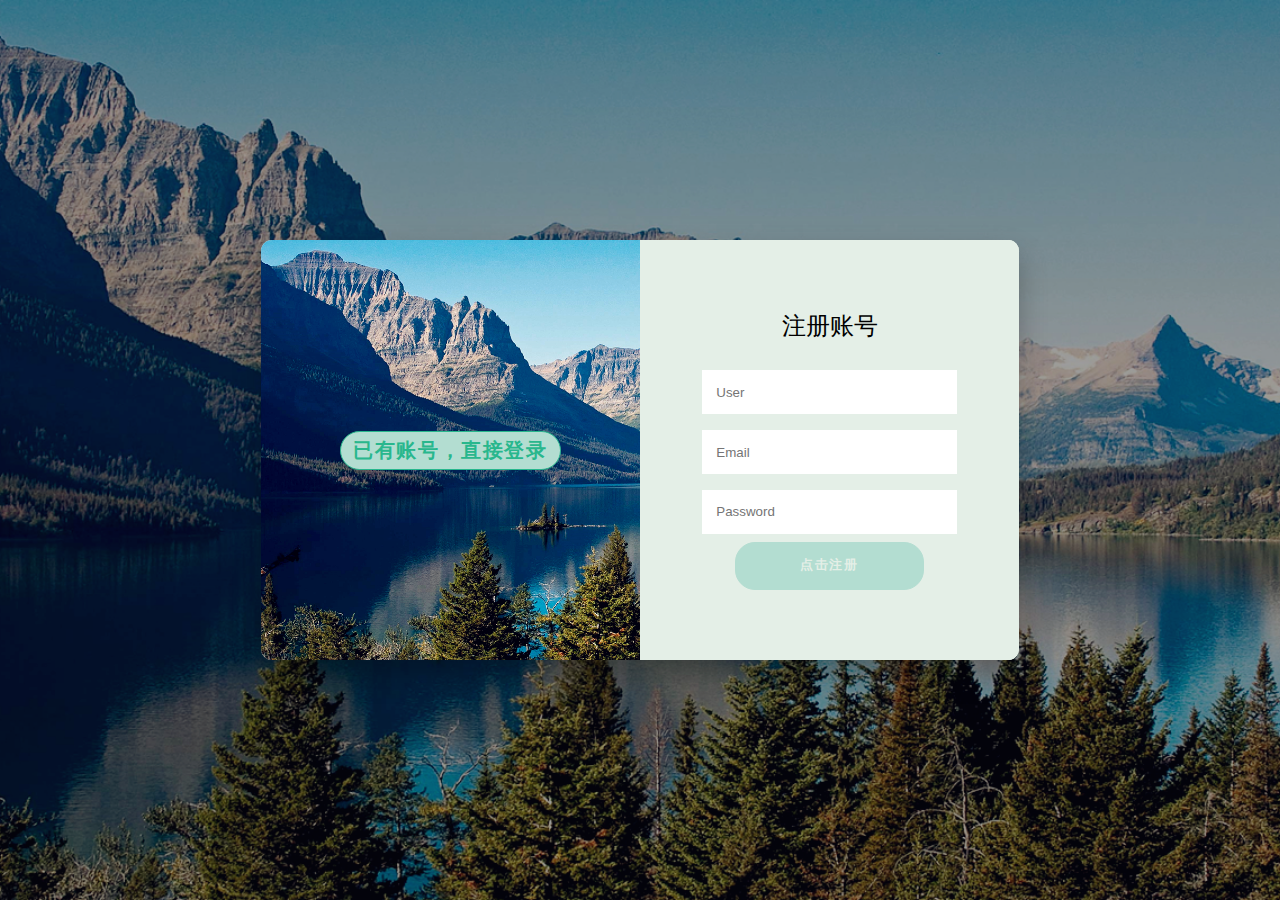
==== commit 0276d25f: "2021-11-13：第二天。构建登录模块，并进行异步验证用户名和密码。" ====
--- a/Hilda_Blog/web/logInPage.html
+++ b/Hilda_Blog/web/logInPage.html
@@ -38,8 +38,10 @@
         <div class="container_from container--signin">
             <form action="/login" class="from" id="from2" method="post">
                 <h2 class="from_title">欢迎登录</h2>
-                <input name="userName" type="text" class="input" placeholder="User">
-                <input name="password" type="password" class="input" placeholder="Password">
+                <input id="userName" name="userName" type="text" class="input" placeholder="User" required onblur="selectUserByName()">
+                    <span id="userNameInfo" class="jsSpan"></span>
+                <input id="password" name="password" type="password" class="input" placeholder="Password" required onblur="selectUserByPassword()">
+                    <span id="pwdInfo" class="jsSpan"></span>
                 <a href="#" class="link">忘记密码？</a>
                 <button class="btn">
                     <input  name="submit" type="submit" class="btn" value="登录">
--- a/Hilda_Blog/web/css/logInPage.css
+++ b/Hilda_Blog/web/css/logInPage.css
@@ -206,7 +206,11 @@
     border: none;
     padding: 0.9rem 0.9rem;
     margin: 0.5rem 0;
-    width: 100%;
+    width: 80%;
+}
+
+.jsSpan {
+    width: 20%;
 }
 
 .loginBtn {
